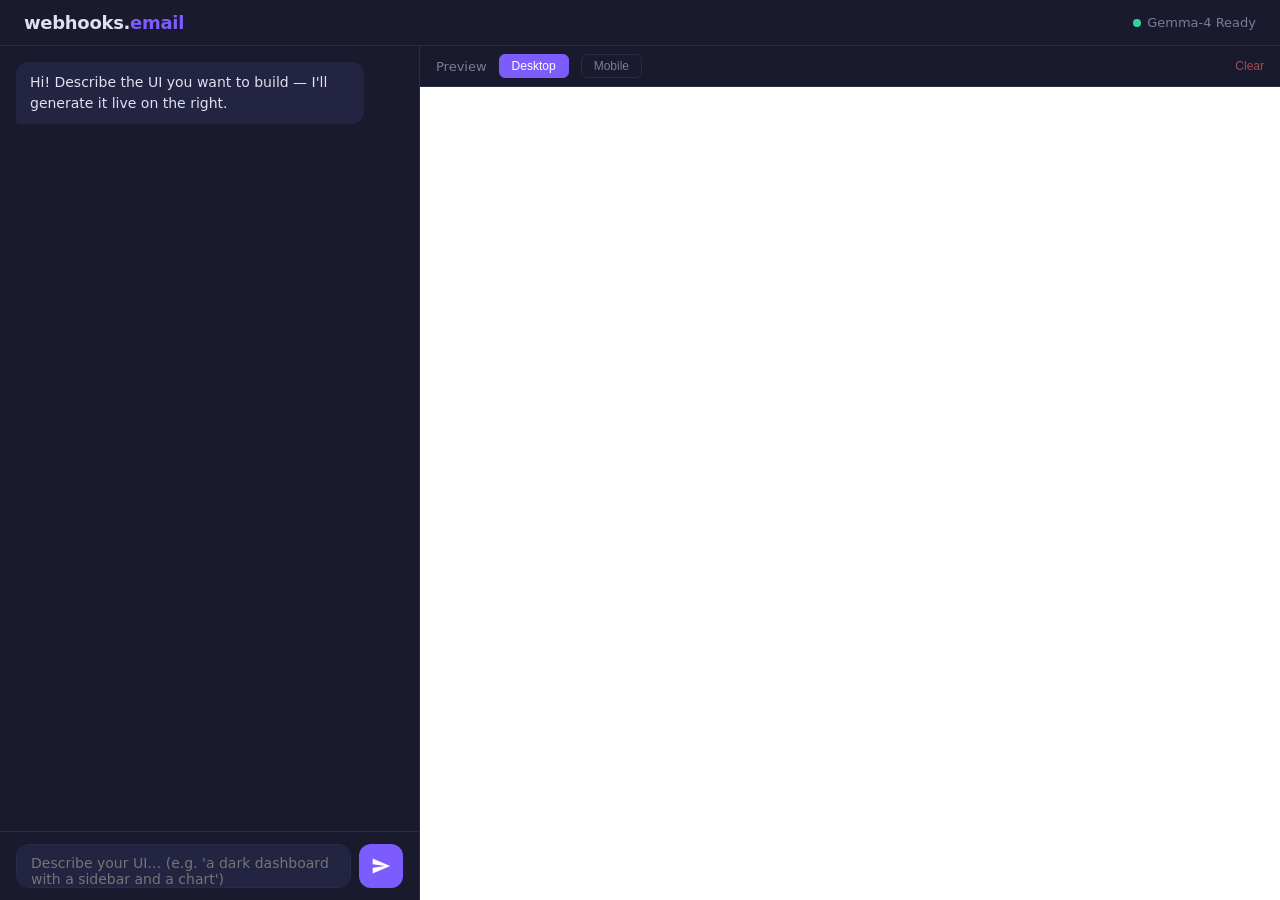
==== index.html @ 3ac99eac "Initial release: webhooks.email cross-platform flash UI - PWA chat interface with live iframe previe" ====
<!DOCTYPE html>
<html lang="en">
<head>
  <meta charset="UTF-8">
  <meta name="viewport" content="width=device-width, initial-scale=1.0">
  <title>webhooks.email</title>
  <link rel="manifest" href="manifest.json">
  <meta name="theme-color" content="#0f0f1a">
  <meta name="description" content="Vibe-code anything. Email or webhook a prompt, get a live rendered UI.">
  <style>
    *, *::before, *::after { box-sizing: border-box; margin: 0; padding: 0; }
    :root {
      --bg: #0f0f1a;
      --surface: #1a1a2e;
      --surface2: #232342;
      --accent: #7c5cfc;
      --accent-glow: rgba(124, 92, 252, 0.3);
      --text: #e0e0f0;
      --text-dim: #7a7a9a;
      --border: #2a2a4a;
      --success: #34d399;
      --error: #f87171;
      --font: 'Segoe UI', system-ui, -apple-system, sans-serif;
      --radius: 12px;
      --shadow: 0 4px 24px rgba(0,0,0,0.4);
    }
    html, body { height: 100%; background: var(--bg); color: var(--text); font-family: var(--font); }
    body { display: flex; flex-direction: column; }
    header {
      display: flex; align-items: center; justify-content: space-between;
      padding: 12px 24px; background: var(--surface); border-bottom: 1px solid var(--border);
      -webkit-app-region: drag;
    }
    header h1 { font-size: 18px; font-weight: 600; letter-spacing: -0.3px; }
    header h1 span { color: var(--accent); }
    header .status { font-size: 13px; color: var(--text-dim); display: flex; align-items: center; gap: 6px; }
    header .status .dot { width: 8px; height: 8px; border-radius: 50%; background: var(--success); display: inline-block; }
    .container { display: flex; flex: 1; overflow: hidden; }
    .panel-chat {
      width: 420px; min-width: 320px; display: flex; flex-direction: column;
      border-right: 1px solid var(--border); background: var(--surface);
    }
    .messages {
      flex: 1; overflow-y: auto; padding: 16px;
      display: flex; flex-direction: column; gap: 12px;
    }
    .messages::-webkit-scrollbar { width: 6px; }
    .messages::-webkit-scrollbar-track { background: transparent; }
    .messages::-webkit-scrollbar-thumb { background: var(--border); border-radius: 3px; }
    .msg { padding: 10px 14px; border-radius: var(--radius); font-size: 14px; line-height: 1.5; max-width: 90%; animation: fadeIn 0.2s ease; }
    @keyframes fadeIn { from { opacity: 0; transform: translateY(4px); } to { opacity: 1; transform: translateY(0); } }
    .msg.user { background: var(--accent); color: #fff; align-self: flex-end; border-bottom-right-radius: 4px; }
    .msg.assistant { background: var(--surface2); color: var(--text); align-self: flex-start; border-bottom-left-radius: 4px; }
    .msg.error { background: rgba(248, 113, 113, 0.15); color: var(--error); align-self: flex-start; border-left: 3px solid var(--error); }
    .msg.typing { color: var(--text-dim); font-style: italic; }
    .input-area {
      padding: 12px 16px; border-top: 1px solid var(--border);
      display: flex; gap: 8px; align-items: flex-end;
    }
    .input-area textarea {
      flex: 1; background: var(--surface2); border: 1px solid var(--border);
      border-radius: var(--radius); padding: 10px 14px; color: var(--text);
      font-family: var(--font); font-size: 14px; resize: none; min-height: 44px; max-height: 120px;
      outline: none; transition: border-color 0.2s;
    }
    .input-area textarea:focus { border-color: var(--accent); }
    .input-area button {
      background: var(--accent); color: #fff; border: none; border-radius: var(--radius);
      width: 44px; height: 44px; cursor: pointer; display: flex; align-items: center; justify-content: center;
      transition: background 0.2s, box-shadow 0.2s; flex-shrink: 0;
    }
    .input-area button:hover { background: #6a4ae8; box-shadow: 0 0 20px var(--accent-glow); }
    .input-area button:disabled { opacity: 0.5; cursor: not-allowed; }
    .input-area button svg { width: 20px; height: 20px; fill: currentColor; }
    .panel-preview { flex: 1; display: flex; flex-direction: column; background: var(--bg); }
    .panel-preview .toolbar {
      padding: 8px 16px; background: var(--surface); border-bottom: 1px solid var(--border);
      display: flex; align-items: center; gap: 12px; font-size: 13px; color: var(--text-dim);
    }
    .panel-preview .toolbar .device-btn {
      background: none; border: 1px solid var(--border); color: var(--text-dim);
      padding: 4px 12px; border-radius: 6px; cursor: pointer; font-size: 12px; transition: all 0.2s;
    }
    .panel-preview .toolbar .device-btn:hover { border-color: var(--accent); color: var(--text); }
    .panel-preview .toolbar .device-btn.active { background: var(--accent); color: #fff; border-color: var(--accent); }
    .panel-preview .toolbar .clear-btn {
      margin-left: auto; background: none; border: none; color: var(--error);
      cursor: pointer; font-size: 12px; opacity: 0.6; transition: opacity 0.2s;
    }
    .panel-preview .toolbar .clear-btn:hover { opacity: 1; }
    iframe#preview {
      flex: 1; width: 100%; border: none; background: #fff;
      transition: max-width 0.3s ease;
    }
    iframe#preview.mobile { max-width: 375px; margin: 0 auto; border-left: 1px solid var(--border); border-right: 1px solid var(--border); }
    @media (max-width: 768px) {
      .container { flex-direction: column; }
      .panel-chat { width: 100%; min-width: 0; max-height: 50vh; border-right: none; border-bottom: 1px solid var(--border); }
      .panel-preview { flex: 1; }
    }
  </style>
</head>
<body>
  <header>
    <h1>webhooks.<span>email</span></h1>
    <div class="status">
      <span class="dot"></span> Gemma-4 Ready
    </div>
  </header>

  <div class="container">
    <div class="panel-chat">
      <div class="messages" id="messages">
        <div class="msg assistant">Hi! Describe the UI you want to build — I'll generate it live on the right.</div>
      </div>
      <div class="input-area">
        <textarea id="promptInput" rows="1" placeholder="Describe your UI… (e.g. 'a dark dashboard with a sidebar and a chart')" enterkeyhint="send"></textarea>
        <button id="sendBtn" title="Send">
          <svg viewBox="0 0 24 24"><path d="M2.01 21L23 12 2.01 3 2 10l15 2-15 2z"/></svg>
        </button>
      </div>
    </div>
    <div class="panel-preview">
      <div class="toolbar">
        <span>Preview</span>
        <button class="device-btn active" data-device="desktop">Desktop</button>
        <button class="device-btn" data-device="mobile">Mobile</button>
        <button class="clear-btn" id="sendDesktopBtn" style="display:none;background:none;border:1px solid var(--success);color:var(--success);padding:4px 12px;border-radius:6px;cursor:pointer;font-size:12px;">Send to Desktop</button>
        <button class="clear-btn" id="clearPreviewBtn">Clear</button>
      </div>
      <iframe id="preview" sandbox="allow-scripts allow-same-origin" title="Live Preview"></iframe>
    </div>
  </div>

  <script src="client.js"></script>
</body>
</html>
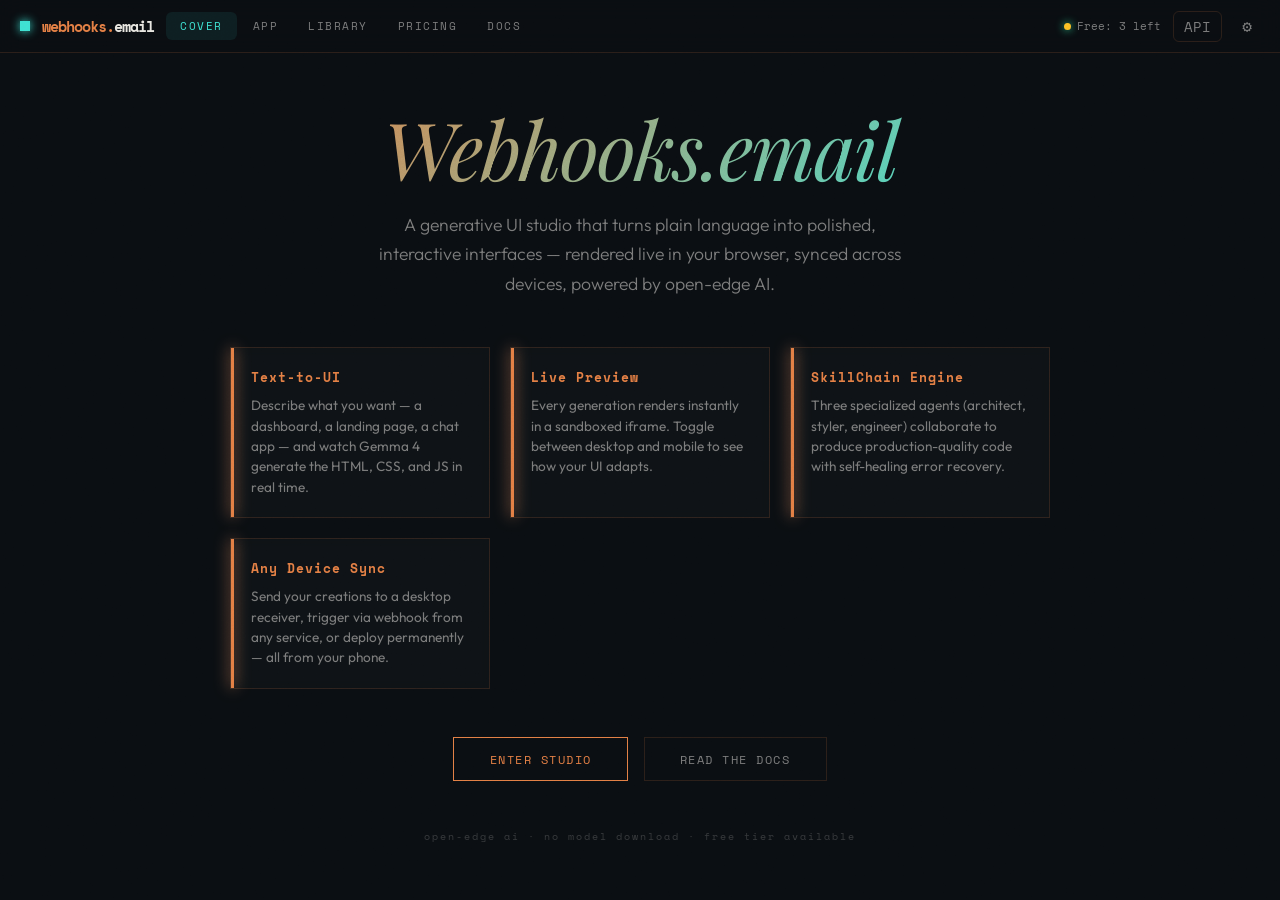
==== commit af109d7c: "Security: remove hardcoded keys, CORS fix, open relay close + zero-key onboarding" ====
--- a/index.html
+++ b/index.html
@@ -5,133 +5,665 @@
   <meta name="viewport" content="width=device-width, initial-scale=1.0">
   <title>webhooks.email</title>
   <link rel="manifest" href="manifest.json">
-  <meta name="theme-color" content="#0f0f1a">
+  <meta name="theme-color" content="#0a0e12">
   <meta name="description" content="Vibe-code anything. Email or webhook a prompt, get a live rendered UI.">
+  <link rel="preconnect" href="https://fonts.googleapis.com">
+  <link rel="preconnect" href="https://fonts.gstatic.com" crossorigin>
+  <link href="https://fonts.googleapis.com/css2?family=Outfit:wght@300;800&family=Space+Mono:wght@400;700&family=Playfair+Display:ital,wght@0,100;1,100&display=swap" rel="stylesheet">
   <style>
-    *, *::before, *::after { box-sizing: border-box; margin: 0; padding: 0; }
     :root {
-      --bg: #0f0f1a;
-      --surface: #1a1a2e;
-      --surface2: #232342;
-      --accent: #7c5cfc;
-      --accent-glow: rgba(124, 92, 252, 0.3);
-      --text: #e0e0f0;
-      --text-dim: #7a7a9a;
-      --border: #2a2a4a;
+      --base-dark: #0a0e12;
+      --copper-raw: #e37e44;
+      --copper-glow: #ff9d6a;
+      --patina-primary: #3de1d1;
+      --patina-dark: #1b4d4a;
+      --oxide-bg: #141d1c;
+      --trace-dim: rgba(227, 126, 68, 0.15);
+      --surface: #11161a;
+      --surface2: #1a2126;
+      --text: #e8e6e0;
+      --text-dim: #7a7a7a;
       --success: #34d399;
       --error: #f87171;
-      --font: 'Segoe UI', system-ui, -apple-system, sans-serif;
       --radius: 12px;
-      --shadow: 0 4px 24px rgba(0,0,0,0.4);
-    }
-    html, body { height: 100%; background: var(--bg); color: var(--text); font-family: var(--font); }
-    body { display: flex; flex-direction: column; }
+      --transition: cubic-bezier(0.16, 1, 0.3, 1);
+    }
+    *, *::before, *::after { box-sizing: border-box; margin: 0; padding: 0; }
+    html, body { height: 100%; background: var(--base-dark); color: var(--text); font-family: 'Outfit', sans-serif; }
+    body { display: flex; flex-direction: column; overflow-x: hidden; }
+    ::-webkit-scrollbar { width: 6px; }
+    ::-webkit-scrollbar-track { background: transparent; }
+    ::-webkit-scrollbar-thumb { background: var(--trace-dim); border-radius: 3px; }
+    * { scrollbar-width: thin; scrollbar-color: var(--copper-raw) transparent; }
+    a { color: var(--copper-raw); text-decoration: none; transition: color 0.3s var(--transition); }
+    a:hover { color: var(--copper-glow); }
+
+    /* BACKGROUND ARCHITECTURE */
+    .patina-texture { position: fixed; top: 0; left: 0; width: 100%; height: 100%; pointer-events: none; opacity: 0.12; mix-blend-mode: overlay; z-index: 9999; }
+    .canvas-bg { position: fixed; inset: 0; background: radial-gradient(circle at 20% 30%, var(--patina-dark) 0%, transparent 40%), radial-gradient(circle at 90% 90%, #2d1b14 0%, transparent 40%); opacity: 0.4; filter: blur(80px); z-index: -1; transition: background 0.1s ease; }
+    .grid-overlay { position: fixed; inset: 0; background-image: linear-gradient(to right, rgba(61, 225, 209, 0.04) 1px, transparent 1px), linear-gradient(to bottom, rgba(61, 225, 209, 0.04) 1px, transparent 1px); background-size: 40px 40px; z-index: -1; }
+
+    /* HEADER */
     header {
-      display: flex; align-items: center; justify-content: space-between;
-      padding: 12px 24px; background: var(--surface); border-bottom: 1px solid var(--border);
-      -webkit-app-region: drag;
-    }
-    header h1 { font-size: 18px; font-weight: 600; letter-spacing: -0.3px; }
-    header h1 span { color: var(--accent); }
-    header .status { font-size: 13px; color: var(--text-dim); display: flex; align-items: center; gap: 6px; }
-    header .status .dot { width: 8px; height: 8px; border-radius: 50%; background: var(--success); display: inline-block; }
-    .container { display: flex; flex: 1; overflow: hidden; }
-    .panel-chat {
+      display: flex; align-items: center; justify-content: space-between; gap: 12px;
+      padding: 10px 20px; background: rgba(10, 14, 18, 0.9); border-bottom: 1px solid var(--trace-dim);
+      flex-shrink: 0; flex-wrap: wrap; backdrop-filter: blur(12px); z-index: 100;
+    }
+    header .brand { display: flex; align-items: center; gap: 12px; }
+    header .brand::before {
+      content: ''; width: 10px; height: 10px;
+      background: var(--patina-primary); box-shadow: 0 0 10px var(--patina-primary);
+    }
+    header h1 {
+      font-family: 'Space Mono', monospace; font-size: 15px; font-weight: 700; color: var(--copper-raw);
+      letter-spacing: -1px; white-space: nowrap;
+    }
+    header h1 span { color: var(--text); }
+    header nav { display: flex; gap: 2px; }
+    header nav button {
+      background: none; border: none; color: var(--text-dim); padding: 6px 14px;
+      border-radius: 6px; cursor: pointer; font-size: 11px; transition: all 0.3s var(--transition);
+      font-family: 'Space Mono', monospace; text-transform: uppercase; letter-spacing: 1.5px; white-space: nowrap;
+    }
+    header nav button:hover { color: var(--text); background: var(--trace-dim); }
+    header nav button.active { color: var(--patina-primary); background: rgba(61, 225, 209, 0.08); }
+    header .status { font-size: 11px; color: var(--text-dim); font-family: 'Space Mono', monospace; display: flex; align-items: center; gap: 6px; margin-left: auto; }
+    header .status .dot { width: 7px; height: 7px; border-radius: 50%; background: var(--success); display: inline-block; box-shadow: 0 0 8px var(--success); }
+    header .settings-btn {
+      background: none; border: 1px solid var(--trace-dim); color: var(--text-dim); cursor: pointer;
+      padding: 4px 10px; border-radius: 6px; display: flex; align-items: center;
+      transition: all 0.3s var(--transition); font-size: 14px; font-family: 'Space Mono', monospace;
+    }
+    header .settings-btn:hover { border-color: var(--copper-raw); color: var(--copper-raw); }
+
+    /* VIEWS */
+    .view { display: none; flex: 1; }
+    .view.active { display: flex; }
+    #view-cover { overflow-y: auto; }
+    #view-app, #view-library, #view-pricing, #view-docs { overflow: hidden; }
+
+    /* SECTION TAG */
+    .section-tag {
+      font-family: 'Space Mono', monospace; font-size: 0.65rem;
+      color: var(--patina-primary); text-transform: uppercase; letter-spacing: 3px;
+      margin-bottom: 0.5rem; display: block;
+    }
+
+    /* FILAMENT BUTTON */
+    .filament-btn {
+      padding: 0.8rem 2.2rem; background: transparent; border: 1px solid var(--copper-raw);
+      color: var(--copper-raw); font-family: 'Space Mono', monospace; text-transform: uppercase;
+      letter-spacing: 1.5px; cursor: pointer; position: relative;
+      transition: 0.4s var(--transition); overflow: hidden; font-size: 0.75rem;
+    }
+    .filament-btn:hover {
+      background: var(--copper-raw); color: var(--base-dark);
+      box-shadow: 0 0 30px var(--trace-dim);
+    }
+    .filament-btn:disabled { opacity: 0.4; cursor: not-allowed; }
+
+    /* GLITCH TEXT */
+    .glitch-text {
+      background: linear-gradient(135deg, var(--copper-raw) 0%, var(--patina-primary) 100%);
+      -webkit-background-clip: text; -webkit-text-fill-color: transparent;
+    }
+
+    /* ===================== COVER VIEW ===================== */
+    #view-cover {
+      flex-direction: column; align-items: center; justify-content: center;
+      padding: 40px 24px; text-align: center; position: relative;
+    }
+    #view-cover .cover-content {
+      max-width: 820px; z-index: 1; animation: coverEntrance 1.2s var(--transition) forwards;
+    }
+    @keyframes coverEntrance {
+      0% { opacity: 0; transform: translateY(30px); }
+      100% { opacity: 1; transform: translateY(0); }
+    }
+    #view-cover .cover-title {
+      font-family: 'Playfair Display', serif; font-weight: 100; font-style: italic;
+      font-size: clamp(3.5rem, 12vw, 80px); line-height: 0.95;
+      margin-bottom: 1.5rem; letter-spacing: -2px;
+    }
+    #view-cover .cover-subtitle {
+      font-size: 1.1rem; color: var(--text-dim); max-width: 540px; margin: 0 auto 3rem;
+      line-height: 1.7; font-weight: 300;
+    }
+    #view-cover .cover-points {
+      display: grid; grid-template-columns: repeat(auto-fit, minmax(200px, 1fr));
+      gap: 20px; margin-bottom: 3rem; text-align: left;
+    }
+    #view-cover .cover-point {
+      padding: 20px; border: 1px solid var(--trace-dim);
+      background: rgba(17, 22, 26, 0.6); backdrop-filter: blur(4px);
+      transition: all 0.4s var(--transition); position: relative;
+    }
+    #view-cover .cover-point:hover {
+      border-color: var(--patina-primary); transform: translateY(-3px);
+    }
+    #view-cover .cover-point::before {
+      content: ''; position: absolute; top: 0; left: 0; width: 3px; height: 100%;
+      background: var(--copper-raw); box-shadow: 0 0 15px var(--copper-glow);
+    }
+    #view-cover .cover-point h3 {
+      font-family: 'Space Mono', monospace; font-size: 0.8rem;
+      color: var(--copper-raw); margin-bottom: 0.5rem; letter-spacing: 1px;
+    }
+    #view-cover .cover-point p {
+      font-size: 0.85rem; color: var(--text-dim); line-height: 1.5;
+    }
+    #view-cover .cover-cta {
+      display: flex; gap: 16px; justify-content: center; flex-wrap: wrap;
+    }
+    #view-cover .cover-cta .cta-secondary {
+      background: transparent; border: 1px solid var(--trace-dim); color: var(--text-dim);
+      padding: 0.8rem 2.2rem; font-family: 'Space Mono', monospace; text-transform: uppercase;
+      letter-spacing: 1.5px; cursor: pointer; font-size: 0.75rem;
+      transition: all 0.4s var(--transition);
+    }
+    #view-cover .cover-cta .cta-secondary:hover { border-color: var(--patina-primary); color: var(--patina-primary); }
+    #view-cover .cover-footnote {
+      margin-top: 3rem; font-family: 'Space Mono', monospace; font-size: 0.6rem;
+      color: var(--text-dim); opacity: 0.4; letter-spacing: 2px;
+    }
+
+    /* ===================== APP VIEW ===================== */
+    #view-app .container { display: flex; flex: 1; overflow: hidden; }
+    #view-app .panel-chat {
       width: 420px; min-width: 320px; display: flex; flex-direction: column;
-      border-right: 1px solid var(--border); background: var(--surface);
-    }
-    .messages {
+      border-right: 1px solid var(--trace-dim); background: var(--surface);
+    }
+    #view-app .messages {
       flex: 1; overflow-y: auto; padding: 16px;
       display: flex; flex-direction: column; gap: 12px;
     }
-    .messages::-webkit-scrollbar { width: 6px; }
-    .messages::-webkit-scrollbar-track { background: transparent; }
-    .messages::-webkit-scrollbar-thumb { background: var(--border); border-radius: 3px; }
-    .msg { padding: 10px 14px; border-radius: var(--radius); font-size: 14px; line-height: 1.5; max-width: 90%; animation: fadeIn 0.2s ease; }
+    #view-app .msg { padding: 10px 14px; border-radius: var(--radius); font-size: 14px; line-height: 1.5; max-width: 90%; animation: fadeIn 0.2s ease; }
     @keyframes fadeIn { from { opacity: 0; transform: translateY(4px); } to { opacity: 1; transform: translateY(0); } }
-    .msg.user { background: var(--accent); color: #fff; align-self: flex-end; border-bottom-right-radius: 4px; }
-    .msg.assistant { background: var(--surface2); color: var(--text); align-self: flex-start; border-bottom-left-radius: 4px; }
-    .msg.error { background: rgba(248, 113, 113, 0.15); color: var(--error); align-self: flex-start; border-left: 3px solid var(--error); }
-    .msg.typing { color: var(--text-dim); font-style: italic; }
-    .input-area {
-      padding: 12px 16px; border-top: 1px solid var(--border);
+    #view-app .msg.user { background: var(--copper-raw); color: var(--base-dark); align-self: flex-end; border-bottom-right-radius: 4px; font-weight: 600; }
+    #view-app .msg.assistant { background: var(--surface2); color: var(--text); align-self: flex-start; border-bottom-left-radius: 4px; border-left: 2px solid var(--patina-primary); }
+    #view-app .msg.error { background: rgba(248, 113, 113, 0.1); color: var(--error); align-self: flex-start; border-left: 3px solid var(--error); }
+    #view-app .msg.typing { color: var(--text-dim); font-style: italic; }
+    #view-app .input-area {
+      padding: 12px 16px; border-top: 1px solid var(--trace-dim);
       display: flex; gap: 8px; align-items: flex-end;
     }
-    .input-area textarea {
-      flex: 1; background: var(--surface2); border: 1px solid var(--border);
+    #view-app .input-area textarea {
+      flex: 1; background: var(--surface2); border: 1px solid var(--trace-dim);
       border-radius: var(--radius); padding: 10px 14px; color: var(--text);
-      font-family: var(--font); font-size: 14px; resize: none; min-height: 44px; max-height: 120px;
-      outline: none; transition: border-color 0.2s;
-    }
-    .input-area textarea:focus { border-color: var(--accent); }
-    .input-area button {
-      background: var(--accent); color: #fff; border: none; border-radius: var(--radius);
+      font-family: 'Space Mono', monospace; font-size: 13px; resize: none; min-height: 44px; max-height: 120px;
+      outline: none; transition: border-color 0.3s var(--transition);
+    }
+    #view-app .input-area textarea:focus { border-color: var(--copper-raw); }
+    #view-app .input-area button {
+      background: var(--copper-raw); color: var(--base-dark); border: none; border-radius: var(--radius);
       width: 44px; height: 44px; cursor: pointer; display: flex; align-items: center; justify-content: center;
-      transition: background 0.2s, box-shadow 0.2s; flex-shrink: 0;
-    }
-    .input-area button:hover { background: #6a4ae8; box-shadow: 0 0 20px var(--accent-glow); }
-    .input-area button:disabled { opacity: 0.5; cursor: not-allowed; }
-    .input-area button svg { width: 20px; height: 20px; fill: currentColor; }
-    .panel-preview { flex: 1; display: flex; flex-direction: column; background: var(--bg); }
-    .panel-preview .toolbar {
-      padding: 8px 16px; background: var(--surface); border-bottom: 1px solid var(--border);
-      display: flex; align-items: center; gap: 12px; font-size: 13px; color: var(--text-dim);
-    }
-    .panel-preview .toolbar .device-btn {
-      background: none; border: 1px solid var(--border); color: var(--text-dim);
-      padding: 4px 12px; border-radius: 6px; cursor: pointer; font-size: 12px; transition: all 0.2s;
-    }
-    .panel-preview .toolbar .device-btn:hover { border-color: var(--accent); color: var(--text); }
-    .panel-preview .toolbar .device-btn.active { background: var(--accent); color: #fff; border-color: var(--accent); }
-    .panel-preview .toolbar .clear-btn {
+      transition: all 0.3s var(--transition); flex-shrink: 0;
+    }
+    #view-app .input-area button:hover { background: var(--copper-glow); box-shadow: 0 0 24px var(--trace-dim); }
+    #view-app .input-area button:disabled { opacity: 0.4; cursor: not-allowed; }
+    #view-app .input-area button svg { width: 20px; height: 20px; fill: currentColor; }
+    #view-app .panel-preview { flex: 1; display: flex; flex-direction: column; background: var(--base-dark); }
+    #view-app .panel-preview .toolbar {
+      padding: 6px 14px; background: rgba(10, 14, 18, 0.9); border-bottom: 1px solid var(--trace-dim);
+      display: flex; align-items: center; gap: 8px; font-size: 11px; color: var(--text-dim); font-family: 'Space Mono', monospace; flex-wrap: wrap;
+    }
+    #view-app .panel-preview .toolbar .toolbar-btn {
+      background: none; border: 1px solid var(--trace-dim); color: var(--text-dim);
+      padding: 3px 10px; border-radius: 4px; cursor: pointer; font-size: 10px; transition: all 0.3s var(--transition); font-family: 'Space Mono', monospace;
+    }
+    #view-app .panel-preview .toolbar .toolbar-btn:hover { border-color: var(--copper-raw); color: var(--copper-raw); }
+    #view-app .panel-preview .toolbar .toolbar-btn.active { background: var(--copper-raw); color: var(--base-dark); border-color: var(--copper-raw); }
+    #view-app .panel-preview .toolbar .clear-btn {
       margin-left: auto; background: none; border: none; color: var(--error);
-      cursor: pointer; font-size: 12px; opacity: 0.6; transition: opacity 0.2s;
-    }
-    .panel-preview .toolbar .clear-btn:hover { opacity: 1; }
+      cursor: pointer; font-size: 10px; opacity: 0.6; transition: opacity 0.2s; font-family: 'Space Mono', monospace;
+    }
+    #view-app .panel-preview .toolbar .clear-btn:hover { opacity: 1; }
+    #view-app .panel-preview .toolbar .api-btn {
+      border-color: var(--patina-primary); color: var(--patina-primary);
+    }
+    #view-app .panel-preview .toolbar .api-btn:hover { background: var(--patina-primary); color: var(--base-dark); border-color: var(--patina-primary); }
     iframe#preview {
       flex: 1; width: 100%; border: none; background: #fff;
       transition: max-width 0.3s ease;
     }
-    iframe#preview.mobile { max-width: 375px; margin: 0 auto; border-left: 1px solid var(--border); border-right: 1px solid var(--border); }
+    iframe#preview.mobile { max-width: 375px; margin: 0 auto; border-left: 1px solid var(--trace-dim); border-right: 1px solid var(--trace-dim); }
+    .model-selector { display: inline-flex; gap: 3px; align-items: center; }
+    .model-selector .model-opt {
+      background: none; border: 1px solid var(--trace-dim); color: var(--text-dim);
+      padding: 2px 7px; border-radius: 4px; cursor: pointer; font-size: 10px;
+      transition: all 0.3s var(--transition); white-space: nowrap; font-family: 'Space Mono', monospace;
+    }
+    .model-selector .model-opt:hover { border-color: var(--patina-primary); color: var(--patina-primary); }
+    .model-selector .model-opt.active { background: var(--patina-primary); color: var(--base-dark); border-color: var(--patina-primary); }
+
+    /* KEY MODAL */
+    .modal-overlay {
+      position: fixed; inset: 0; background: rgba(0,0,0,0.8);
+      display: flex; align-items: center; justify-content: center;
+      z-index: 1000; backdrop-filter: blur(8px);
+    }
+    .modal-overlay.hidden { display: none; }
+    .modal {
+      background: var(--surface); border: 1px solid var(--trace-dim);
+      border-radius: 16px; padding: 32px; max-width: 460px; width: 90%;
+      box-shadow: 0 24px 64px rgba(0,0,0,0.6);
+    }
+    .modal h2 { font-size: 20px; margin-bottom: 8px; font-weight: 800; }
+    .modal p { font-size: 14px; color: var(--text-dim); line-height: 1.5; margin-bottom: 20px; }
+    .modal a { color: var(--copper-raw); }
+    .modal input {
+      width: 100%; background: var(--surface2); border: 1px solid var(--trace-dim);
+      border-radius: var(--radius); padding: 12px 16px; color: var(--text);
+      font-family: 'Space Mono', monospace; font-size: 14px; outline: none; transition: border-color 0.3s var(--transition);
+      margin-bottom: 12px;
+    }
+    .modal input:focus { border-color: var(--copper-raw); }
+    .modal .key-error { font-size: 13px; color: var(--error); font-family: 'Space Mono', monospace; min-height: 20px; margin-bottom: 12px; }
+    .modal .key-success { font-size: 13px; color: var(--success); font-family: 'Space Mono', monospace; min-height: 20px; margin-bottom: 12px; }
+    .modal .btn-primary {
+      width: 100%; background: var(--copper-raw); color: var(--base-dark); border: none;
+      border-radius: var(--radius); padding: 12px; font-size: 13px; font-weight: 700;
+      cursor: pointer; transition: all 0.3s var(--transition); font-family: 'Space Mono', monospace; text-transform: uppercase; letter-spacing: 1px;
+    }
+    .modal .btn-primary:hover { background: var(--copper-glow); box-shadow: 0 0 24px var(--trace-dim); }
+    .modal .btn-primary:disabled { opacity: 0.4; cursor: not-allowed; }
+    .modal .btn-ghost {
+      width: 100%; background: transparent; border: 1px solid var(--trace-dim); color: var(--text-dim);
+      border-radius: var(--radius); padding: 12px; font-size: 12px;
+      cursor: pointer; margin-top: 8px; transition: all 0.3s var(--transition); font-family: 'Space Mono', monospace;
+    }
+    .modal .btn-ghost:hover { border-color: var(--text-dim); color: var(--text); }
+    .modal .key-hint { font-size: 11px; color: var(--text-dim); margin-top: 16px; text-align: center; font-family: 'Space Mono', monospace; }
+    .modal .settings-section { padding-bottom: 18px; margin-bottom: 18px; border-bottom: 1px solid var(--trace-dim); }
+    .modal .settings-section:last-of-type { border-bottom: none; }
+    .modal .settings-section .section-tag { margin-bottom: 10px; display: block; }
+    .modal .free-badge { color: var(--patina-primary); font-weight: 700; }
+
+    /* LIBRARY VIEW */
+    .page { flex: 1; overflow-y: auto; padding: 32px 24px; max-width: 960px; margin: 0 auto; width: 100%; }
+    .page h2 { font-size: 28px; margin-bottom: 4px; font-weight: 800; }
+    .page .subtitle { font-size: 14px; color: var(--text-dim); margin-bottom: 24px; }
+    .page .search-bar {
+      width: 100%; background: var(--surface); border: 1px solid var(--trace-dim);
+      border-radius: var(--radius); padding: 12px 16px; color: var(--text);
+      font-family: 'Space Mono', monospace; font-size: 13px; outline: none; margin-bottom: 20px;
+      transition: border-color 0.3s var(--transition);
+    }
+    .page .search-bar:focus { border-color: var(--copper-raw); }
+    .skill-grid { display: grid; grid-template-columns: repeat(auto-fill, minmax(280px, 1fr)); gap: 16px; }
+    .skill-card {
+      background: var(--surface); border: 1px solid var(--trace-dim); border-radius: var(--radius);
+      padding: 20px; cursor: pointer; transition: all 0.4s var(--transition);
+    }
+    .skill-card:hover { border-color: var(--patina-primary); transform: translateY(-2px); }
+    .skill-card .tag {
+      display: inline-block; background: rgba(227, 126, 68, 0.12); color: var(--copper-raw);
+      padding: 2px 8px; border-radius: 4px; font-size: 10px; margin-bottom: 8px; font-family: 'Space Mono', monospace;
+    }
+    .skill-card h3 { font-size: 16px; margin-bottom: 6px; }
+    .skill-card p { font-size: 13px; color: var(--text-dim); line-height: 1.5; margin-bottom: 12px; }
+    .skill-card .skill-footer { display: flex; justify-content: space-between; align-items: center; font-size: 11px; color: var(--text-dim); font-family: 'Space Mono', monospace; }
+    .skill-card .use-btn {
+      background: var(--copper-raw); color: var(--base-dark); border: none; border-radius: 4px;
+      padding: 6px 14px; font-size: 11px; cursor: pointer; transition: all 0.3s var(--transition); font-family: 'Space Mono', monospace; text-transform: uppercase; letter-spacing: 1px;
+    }
+    .skill-card .use-btn:hover { background: var(--copper-glow); box-shadow: 0 0 20px var(--trace-dim); }
+    .skill-card .use-btn:disabled { opacity: 0.4; cursor: not-allowed; }
+    .category-filters { display: flex; gap: 8px; margin-bottom: 20px; flex-wrap: wrap; }
+    .category-filters button {
+      background: transparent; border: 1px solid var(--trace-dim); color: var(--text-dim);
+      padding: 5px 14px; border-radius: 20px; cursor: pointer; font-size: 11px;
+      transition: all 0.3s var(--transition); font-family: 'Space Mono', monospace;
+    }
+    .category-filters button:hover { border-color: var(--copper-raw); color: var(--copper-raw); }
+    .category-filters button.active { background: var(--copper-raw); color: var(--base-dark); border-color: var(--copper-raw); }
+
+    /* PRICING VIEW */
+    .pricing-grid { display: grid; grid-template-columns: repeat(auto-fill, minmax(280px, 1fr)); gap: 24px; margin-top: 28px; }
+    .pricing-card {
+      background: var(--surface); border: 1px solid var(--trace-dim); border-radius: 16px;
+      padding: 32px 28px; display: flex; flex-direction: column; transition: all 0.4s var(--transition); position: relative;
+    }
+    .pricing-card:hover { border-color: var(--patina-primary); transform: translateY(-4px); }
+    .pricing-card.featured { border-color: var(--copper-raw); }
+    .pricing-card.featured::after {
+      content: 'HIGH_VOLTAGE'; position: absolute; top: 0; right: 20px; transform: translateY(-50%);
+      background: var(--copper-raw); color: var(--base-dark); font-family: 'Space Mono', monospace;
+      font-size: 0.55rem; padding: 2px 8px; font-weight: 700; letter-spacing: 1px;
+    }
+    .pricing-card h3 { font-size: 16px; margin-bottom: 4px; font-family: 'Space Mono', monospace; }
+    .pricing-card .price { font-size: 32px; font-weight: 800; margin: 12px 0; }
+    .pricing-card .price span { font-size: 14px; color: var(--text-dim); font-weight: 400; }
+    .pricing-card ul { list-style: none; padding: 0; margin: 16px 0 24px; flex: 1; }
+    .pricing-card ul li { padding: 8px 0; font-size: 13px; color: var(--text-dim); display: flex; align-items: center; gap: 8px; border-bottom: 1px solid rgba(255,255,255,0.04); font-family: 'Space Mono', monospace; }
+    .pricing-card ul li::before { content: '>'; color: var(--patina-primary); font-weight: 700; }
+    .pricing-card .cta-btn {
+      padding: 0.8rem 1.8rem; background: transparent; border: 1px solid var(--copper-raw);
+      color: var(--copper-raw); font-family: 'Space Mono', monospace; text-transform: uppercase;
+      letter-spacing: 1.5px; cursor: pointer; position: relative;
+      transition: 0.4s var(--transition); overflow: hidden; font-size: 0.75rem;
+      width: 100%;
+    }
+    .pricing-card .cta-btn:hover { background: var(--copper-raw); color: var(--base-dark); box-shadow: 0 0 30px var(--trace-dim); }
+    .pricing-card .cta-btn.secondary { background: transparent; border: 1px solid var(--trace-dim); color: var(--text-dim); }
+    .pricing-card .cta-btn.secondary:hover { border-color: var(--copper-raw); color: var(--copper-raw); box-shadow: none; }
+
+    /* DOCS VIEW */
+    .docs-content { max-width: 720px; }
+    .docs-content h3 { font-size: 18px; margin: 28px 0 12px; font-family: 'Space Mono', monospace; text-transform: uppercase; letter-spacing: 1px; }
+    .docs-content h3:first-child { margin-top: 0; }
+    .docs-content p, .docs-content li { font-size: 14px; color: var(--text-dim); line-height: 1.7; }
+    .docs-content ol, .docs-content ul { padding-left: 20px; margin: 8px 0 16px; }
+    .docs-content li { margin: 4px 0; }
+    .docs-content code {
+      background: var(--surface); padding: 2px 8px; border-radius: 4px;
+      font-size: 13px; font-family: 'Space Mono', monospace; color: var(--copper-raw);
+    }
+    .docs-content pre {
+      background: #000; border: none; border-left: 3px solid var(--copper-raw);
+      border-radius: 0; padding: 16px; overflow-x: auto; margin: 16px 0; font-size: 13px; line-height: 1.5; position: relative;
+    }
+    .docs-content pre code { background: none; padding: 0; color: var(--text); font-family: 'Space Mono', monospace; }
+    .docs-content .step { display: flex; gap: 16px; align-items: flex-start; margin: 16px 0; }
+    .docs-content .step-num {
+      background: var(--copper-raw); color: var(--base-dark); width: 28px; height: 28px;
+      border-radius: 50%; display: flex; align-items: center; justify-content: center;
+      font-size: 13px; font-weight: 700; flex-shrink: 0; font-family: 'Space Mono', monospace;
+    }
+    .docs-content .step-body { flex: 1; }
+    .docs-content .step-body p { margin: 0; }
+    .docs-content .inline-api-btn {
+      display: inline-block; background: transparent; border: 1px solid var(--patina-primary);
+      color: var(--patina-primary); padding: 6px 16px; cursor: pointer;
+      font-family: 'Space Mono', monospace; font-size: 11px; text-transform: uppercase;
+      letter-spacing: 1px; transition: all 0.3s var(--transition); margin-top: 8px;
+    }
+    .docs-content .inline-api-btn:hover { background: var(--patina-primary); color: var(--base-dark); }
+
+    /* RESPONSIVE */
     @media (max-width: 768px) {
-      .container { flex-direction: column; }
-      .panel-chat { width: 100%; min-width: 0; max-height: 50vh; border-right: none; border-bottom: 1px solid var(--border); }
-      .panel-preview { flex: 1; }
+      header { padding: 8px 12px; }
+      header nav { order: 3; width: 100%; overflow-x: auto; }
+      header nav button { font-size: 10px; padding: 4px 8px; }
+      header .status { margin-left: 0; }
+      #view-app .container { flex-direction: column; }
+      #view-app .panel-chat { width: 100%; min-width: 0; max-height: 45vh; border-right: none; border-bottom: 1px solid var(--trace-dim); }
+      #view-app .panel-preview { flex: 1; }
+      #view-app .panel-preview .toolbar { gap: 6px; }
+      .page { padding: 20px 16px; }
+      .skill-grid { grid-template-columns: 1fr; }
+      .pricing-grid { grid-template-columns: 1fr; }
+      #view-cover .cover-points { grid-template-columns: 1fr; }
     }
   </style>
 </head>
 <body>
+  <svg class="patina-texture">
+    <filter id="noiseFilter">
+      <feTurbulence type="fractalNoise" baseFrequency="0.6" numOctaves="3" stitchTiles="stitch"/>
+      <feColorMatrix type="saturate" values="0"/>
+    </filter>
+    <rect width="100%" height="100%" filter="url(#noiseFilter)"/>
+  </svg>
+  <div class="grid-overlay"></div>
+  <div class="canvas-bg" id="canvasBg"></div>
+
   <header>
-    <h1>webhooks.<span>email</span></h1>
+    <div class="brand">
+      <h1>webhooks.<span>email</span></h1>
+      <nav>
+        <button class="active" data-view="cover">Cover</button>
+        <button data-view="app">App</button>
+        <button data-view="library">Library</button>
+        <button data-view="pricing">Pricing</button>
+        <button data-view="docs">Docs</button>
+      </nav>
+    </div>
     <div class="status">
-      <span class="dot"></span> Gemma-4 Ready
-    </div>
+      <span class="dot" id="statusDot"></span> <span id="statusText">Ready</span>
+    </div>
+    <button class="settings-btn" id="settingsBtn" title="API Key">API</button>
+    <button class="settings-btn" id="configBtn" title="Settings" style="border:none;font-size:16px;padding:4px 8px;">&#9881;</button>
   </header>
 
-  <div class="container">
-    <div class="panel-chat">
-      <div class="messages" id="messages">
-        <div class="msg assistant">Hi! Describe the UI you want to build — I'll generate it live on the right.</div>
-      </div>
-      <div class="input-area">
-        <textarea id="promptInput" rows="1" placeholder="Describe your UI… (e.g. 'a dark dashboard with a sidebar and a chart')" enterkeyhint="send"></textarea>
-        <button id="sendBtn" title="Send">
-          <svg viewBox="0 0 24 24"><path d="M2.01 21L23 12 2.01 3 2 10l15 2-15 2z"/></svg>
-        </button>
-      </div>
-    </div>
-    <div class="panel-preview">
-      <div class="toolbar">
-        <span>Preview</span>
-        <button class="device-btn active" data-device="desktop">Desktop</button>
-        <button class="device-btn" data-device="mobile">Mobile</button>
-        <button class="clear-btn" id="sendDesktopBtn" style="display:none;background:none;border:1px solid var(--success);color:var(--success);padding:4px 12px;border-radius:6px;cursor:pointer;font-size:12px;">Send to Desktop</button>
-        <button class="clear-btn" id="clearPreviewBtn">Clear</button>
-      </div>
-      <iframe id="preview" sandbox="allow-scripts allow-same-origin" title="Live Preview"></iframe>
+  <!-- ==================== COVER VIEW ==================== -->
+  <div class="view active" id="view-cover">
+    <div class="cover-content">
+      <div class="cover-title glitch-text">Webhooks.email</div>
+      <p class="cover-subtitle">A generative UI studio that turns plain language into polished, interactive interfaces — rendered live in your browser, synced across devices, powered by open-edge AI.</p>
+      <div class="cover-points">
+        <div class="cover-point">
+          <h3>Text-to-UI</h3>
+          <p>Describe what you want — a dashboard, a landing page, a chat app — and watch Gemma 4 generate the HTML, CSS, and JS in real time.</p>
+        </div>
+        <div class="cover-point">
+          <h3>Live Preview</h3>
+          <p>Every generation renders instantly in a sandboxed iframe. Toggle between desktop and mobile to see how your UI adapts.</p>
+        </div>
+        <div class="cover-point">
+          <h3>SkillChain Engine</h3>
+          <p>Three specialized agents (architect, styler, engineer) collaborate to produce production-quality code with self-healing error recovery.</p>
+        </div>
+        <div class="cover-point">
+          <h3>Any Device Sync</h3>
+          <p>Send your creations to a desktop receiver, trigger via webhook from any service, or deploy permanently — all from your phone.</p>
+        </div>
+      </div>
+      <div class="cover-cta">
+        <button class="filament-btn" onclick="WebhooksEmail.switchView('app')">Enter Studio</button>
+        <button class="cta-secondary" onclick="WebhooksEmail.switchView('docs')">Read the Docs</button>
+      </div>
+      <div class="cover-footnote">open-edge ai · no model download · free tier available</div>
     </div>
   </div>
 
+  <!-- ==================== APP VIEW ==================== -->
+  <div class="view" id="view-app">
+    <div class="container">
+      <div class="panel-chat">
+        <div class="messages" id="messages">
+          <div class="msg assistant">Hi! Describe the UI you want to build — I'll generate it live on the right.</div>
+        </div>
+        <div class="input-area">
+          <textarea id="promptInput" rows="1" placeholder="Describe your UI… (e.g. 'a dark dashboard with a sidebar and a chart')" enterkeyhint="send"></textarea>
+          <button id="sendBtn" title="Send">
+            <svg viewBox="0 0 24 24"><path d="M2.01 21L23 12 2.01 3 2 10l15 2-15 2z"/></svg>
+          </button>
+        </div>
+      </div>
+      <div class="panel-preview">
+        <div class="toolbar">
+          <span class="section-tag" style="margin:0;letter-spacing:1px;font-size:10px;">Preview</span>
+          <button class="toolbar-btn active" data-device="desktop">Desktop</button>
+          <button class="toolbar-btn" data-device="mobile">Mobile</button>
+          <button class="toolbar-btn api-btn" id="appApiBtn">API</button>
+          <button id="sendDesktopBtn" style="display:none;background:none;border:1px solid var(--success);color:var(--success);padding:3px 10px;border-radius:4px;cursor:pointer;font-size:10px;font-family:'Space Mono',monospace;">Desktop</button>
+          <button id="webhookerBtn" style="display:none;background:none;border:1px solid var(--copper-raw);color:var(--copper-raw);padding:3px 10px;border-radius:4px;cursor:pointer;font-size:10px;font-family:'Space Mono',monospace;">Webhook</button>
+          <span id="modelSelector" class="model-selector" style="display:none"></span>
+          <button class="clear-btn" id="clearPreviewBtn">Clear</button>
+        </div>
+        <iframe id="preview" sandbox="allow-scripts allow-same-origin" title="Live Preview"></iframe>
+      </div>
+    </div>
+  </div>
+
+  <!-- ==================== LIBRARY VIEW ==================== -->
+  <div class="view" id="view-library">
+    <div class="page">
+      <span class="section-tag">SKILL_MODULE</span>
+      <h2>Skills Library</h2>
+      <p class="subtitle">Browse community skills, templates, and design inspiration. Apply any skill to kickstart your next UI.</p>
+      <input class="search-bar" id="librarySearch" placeholder="Search skills, templates, designs..." />
+      <div class="category-filters" id="categoryFilters"></div>
+      <div class="skill-grid" id="skillGrid"></div>
+    </div>
+  </div>
+
+  <!-- ==================== PRICING VIEW ==================== -->
+  <div class="view" id="view-pricing">
+    <div class="page">
+      <span class="section-tag">ENERGY_CONSUMPTION</span>
+      <h2>Simple, transparent pricing</h2>
+      <p class="subtitle">Start free. Upgrade when you need persistence, sync, and the full library.</p>
+      <div class="pricing-grid">
+        <div class="pricing-card">
+          <h3>FREE</h3>
+          <div class="price">$0<span>/mo</span></div>
+          <ul>
+            <li>Text-to-UI generation</li>
+            <li>Sandboxed live preview</li>
+            <li>Skills Library (basic)</li>
+            <li>Transient hosting (browser only)</li>
+            <li>Bring your own API key</li>
+          </ul>
+          <button class="cta-btn secondary">Initialize</button>
+        </div>
+        <div class="pricing-card featured">
+          <h3>PREMIUM</h3>
+          <div class="price">$12<span>/mo</span></div>
+          <ul>
+            <li>Everything in Free</li>
+            <li>Full Skills Library access</li>
+            <li>Permanent deployment URLs</li>
+            <li>Desktop sync (Send to IDE)</li>
+            <li>Webhook ingress (5/mo)</li>
+            <li>Model selection (7 edge models)</li>
+            <li>Community skill submissions</li>
+          </ul>
+          <button class="cta-btn" style="background:var(--copper-raw);color:var(--base-dark);">Subscribe</button>
+        </div>
+        <div class="pricing-card">
+          <h3>PRO</h3>
+          <div class="price">$29<span>/mo</span></div>
+          <ul>
+            <li>Everything in Premium</li>
+            <li>Unlimited webhook ingress</li>
+            <li>Priority OpenRouter routing</li>
+            <li>Custom skill imports (GitHub)</li>
+            <li>Team collaboration (coming soon)</li>
+            <li>API access (rate limit: 100/min)</li>
+          </ul>
+          <button class="cta-btn secondary">Subscribe</button>
+        </div>
+      </div>
+    </div>
+  </div>
+
+  <!-- ==================== DOCS VIEW ==================== -->
+  <div class="view" id="view-docs">
+    <div class="page docs-content">
+      <span class="section-tag">DOC_V_0.44</span>
+      <h2>Quickstart</h2>
+      <p class="subtitle">Go from zero to your first live UI in under a minute.</p>
+
+      <h3>0. Configure Your API Key</h3>
+      <div class="step">
+        <div class="step-num">0</div>
+        <div class="step-body">
+          <p>Before you can generate, you need an API key. Get a <strong>free OpenRouter key</strong> at <a href="https://openrouter.ai/keys" target="_blank">openrouter.ai/keys</a>, then paste it here:</p>
+          <button class="inline-api-btn" id="docsApiBtn">Open API Settings</button>
+        </div>
+      </div>
+
+      <h3>1. Generate Your First UI</h3>
+      <div class="step">
+        <div class="step-num">1</div>
+        <div class="step-body">
+          <p>Navigate to the <strong>App</strong> tab. Type a prompt like <code>a dark dashboard with a sidebar and a chart</code> and press Enter.</p>
+        </div>
+      </div>
+      <div class="step">
+        <div class="step-num">2</div>
+        <div class="step-body">
+          <p>Watch Gemma generate the HTML/CSS/JS live in the preview pane. Toggle between Desktop and Mobile views.</p>
+        </div>
+      </div>
+
+      <h3>2. Use Skills from the Library</h3>
+      <div class="step">
+        <div class="step-num">3</div>
+        <div class="step-body">
+          <p>Open the <strong>Library</strong> tab. Browse community skills like "Dark Dashboard" or "Landing Page."</p>
+        </div>
+      </div>
+      <div class="step">
+        <div class="step-num">4</div>
+        <div class="step-body">
+          <p>Click <strong>Use Skill</strong> to auto-fill the prompt and generate instantly.</p>
+        </div>
+      </div>
+
+      <h3>3. Sync to Desktop (Premium)</h3>
+      <div class="step">
+        <div class="step-num">5</div>
+        <div class="step-body">
+          <p>Run <code>node receiver.js</code> on your laptop. Set the desktop IP in the PWA console:</p>
+          <pre><code>WebhooksEmail.setDesktopIP('192.168.1.42')</code></pre>
+        </div>
+      </div>
+      <div class="step">
+        <div class="step-num">6</div>
+        <div class="step-body">
+          <p>Click <strong>Send to Desktop</strong> — the generated file lands in your project folder instantly.</p>
+        </div>
+      </div>
+
+      <h3>4. Webhook Ingress (Premium)</h3>
+      <p>Send a prompt from any external service (email, GitHub, Cloudflare, etc.) to your webhook endpoint:</p>
+      <pre><code>POST /api/webhook
+{ "prompt": "a landing page with a hero section", "session": "my-session" }</code></pre>
+      <p>The Worker processes it, broadcasts via SSE, and your PWA renders it live.</p>
+    </div>
+  </div>
+
+  <!-- ==================== SETTINGS MODAL ==================== -->
+  <div class="modal-overlay hidden" id="keyModal">
+    <div class="modal">
+      <h2>Settings</h2>
+
+      <div class="settings-section">
+        <span class="section-tag">QUICK START</span>
+        <p>New here? Generate UIs free &mdash; no key needed. <span class="free-badge" id="freeCountHint"></span></p>
+        <button class="btn-primary" id="tryFreeBtn">&#10024; Try it free</button>
+      </div>
+
+      <div class="settings-section">
+        <span class="section-tag">API KEY</span>
+        <p>Add your own <strong>OpenRouter key</strong> (free at <a href="https://openrouter.ai/keys" target="_blank">openrouter.ai/keys</a>) or a <strong>webhooks.email key</strong> for unlimited generations.</p>
+        <input type="password" id="keyInput" placeholder="sk-or-v1-..." spellcheck="false" autocomplete="off" />
+        <div id="keyFeedback"></div>
+        <button class="btn-primary" id="keyValidateBtn">Validate &amp; Save</button>
+      </div>
+
+      <div class="settings-section">
+        <span class="section-tag">DEVICE SYNC &middot; OPTIONAL</span>
+        <p>Connect your Worker and desktop so generations sync across devices and land in your IDE &mdash; no console commands.</p>
+        <input type="text" id="backendUrlInput" placeholder="Backend URL (https://... optional)" spellcheck="false" autocomplete="off" />
+        <input type="text" id="workerUrlInput" placeholder="Worker URL (https://...) for cross-device sync" spellcheck="false" autocomplete="off" />
+        <input type="text" id="desktopIpInput" placeholder="Desktop IP (e.g. 192.168.1.42)" spellcheck="false" autocomplete="off" />
+        <input type="password" id="desktopKeyInput" placeholder="Desktop key (printed by receiver.js)" spellcheck="false" autocomplete="off" />
+        <button class="btn-primary" id="saveConnBtn">Save connections</button>
+        <div id="connFeedback"></div>
+      </div>
+
+      <button class="btn-ghost" id="keySkipBtn">Close</button>
+      <div class="key-hint">Everything stays on this device. Never shared.</div>
+    </div>
+  </div>
+
+  <script>
+    // Interactive canvas background — follow cursor
+    const canvasBg = document.getElementById('canvasBg');
+    document.addEventListener('mousemove', (e) => {
+      const x = (e.clientX / window.innerWidth) * 100;
+      const y = (e.clientY / window.innerHeight) * 100;
+      canvasBg.style.background = `
+        radial-gradient(circle at ${x}% ${y}%, var(--copper-glow) 0%, transparent 15%),
+        radial-gradient(circle at 20% 30%, var(--patina-dark) 0%, transparent 40%),
+        radial-gradient(circle at 90% 90%, #2d1b14 0%, transparent 40%)
+      `;
+    });
+  </script>
   <script src="client.js"></script>
 </body>
 </html>
